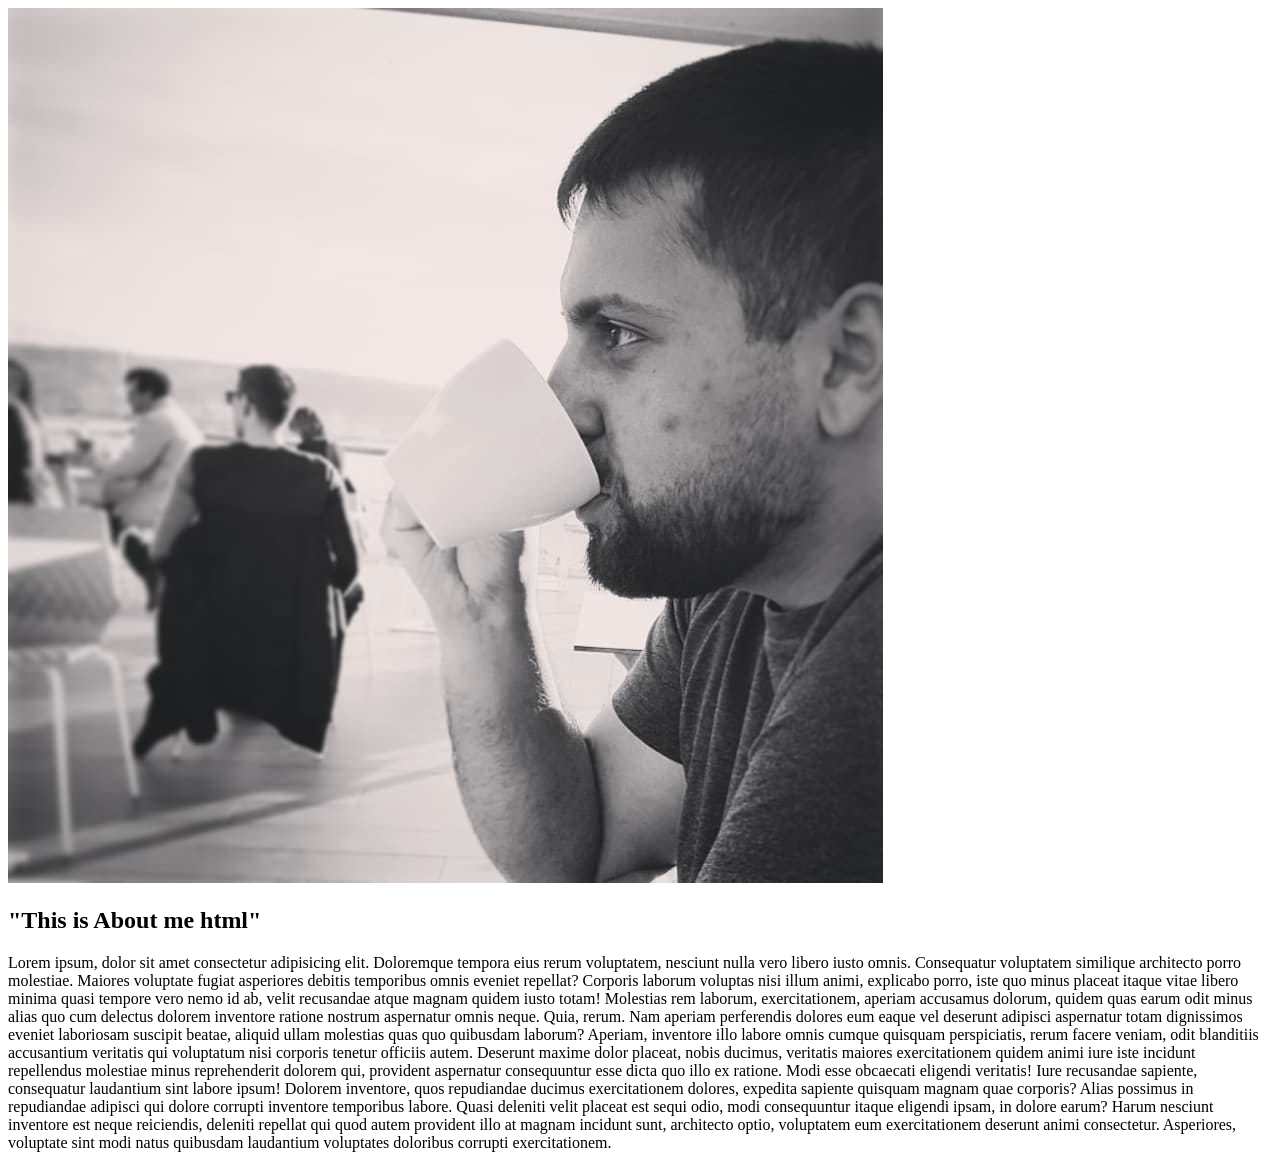
==== assets/cards/aboutMe.html @ fb5d0165 "played with responsivnes and add css to about me" ====
<!DOCTYPE html>
<html lang="en">
<head>
    <meta charset="UTF-8">
    <meta http-equiv="X-UA-Compatible" content="IE=edge">
    <meta name="viewport" content="width=p, initial-scale=1.0">
    <link rel="stylesheet" href="/assets/css/aboutMe/aboutMe.css">
    <title>Document</title>
</head>
<body>
    <div class="content-container">
        <img src="/assets/images/91996345_3696434753763714_8563202131434143744_n.jpg" alt="">
        <div class="info">
            <div class="header-container">
                <h2>"This is About me html"</h1>                
                </div>
                <p id="textSection">Lorem ipsum, dolor sit amet consectetur adipisicing elit. Doloremque tempora eius rerum voluptatem, nesciunt nulla vero libero iusto omnis. Consequatur voluptatem similique architecto porro molestiae. Maiores voluptate fugiat asperiores debitis temporibus omnis eveniet repellat? Corporis laborum voluptas nisi illum animi, explicabo porro, iste quo minus placeat itaque vitae libero minima quasi tempore vero nemo id ab, velit recusandae atque magnam quidem iusto totam! Molestias rem laborum, exercitationem, aperiam accusamus dolorum, quidem quas earum odit minus alias quo cum delectus dolorem inventore ratione nostrum aspernatur omnis neque. Quia, rerum. Nam aperiam perferendis dolores eum eaque vel deserunt adipisci aspernatur totam dignissimos eveniet laboriosam suscipit beatae, aliquid ullam molestias quas quo quibusdam laborum? Aperiam, inventore illo labore omnis cumque quisquam perspiciatis, rerum facere veniam, odit blanditiis accusantium veritatis qui voluptatum nisi corporis tenetur officiis autem. Deserunt maxime dolor placeat, nobis ducimus, veritatis maiores exercitationem quidem animi iure iste incidunt repellendus molestiae minus reprehenderit dolorem qui, provident aspernatur consequuntur esse dicta quo illo ex ratione. Modi esse obcaecati eligendi veritatis! Iure recusandae sapiente, consequatur laudantium sint labore ipsum! Dolorem inventore, quos repudiandae ducimus exercitationem dolores, expedita sapiente quisquam magnam quae corporis? Alias possimus in repudiandae adipisci qui dolore corrupti inventore temporibus labore. Quasi deleniti velit placeat est sequi odio, modi consequuntur itaque eligendi ipsam, in dolore earum? Harum nesciunt inventore est neque reiciendis, deleniti repellat qui quod autem provident illo at magnam incidunt sunt, architecto optio, voluptatem eum exercitationem deserunt animi consectetur. Asperiores, voluptate sint modi natus quibusdam laudantium voluptates doloribus corrupti exercitationem.</p>
            </div>
        </div>
        
</body>
</html>
---- assets/css/aboutMe/aboutMe.css ----
@media screen and (min-width: 776px) {
  .card-container {
    max-width: 90%;
    height: 100%;
    display: -webkit-box;
    display: -ms-flexbox;
    display: flex;
    -webkit-box-orient: vertical;
    -webkit-box-direction: normal;
        -ms-flex-direction: column;
            flex-direction: column;
    justify-items: flex-end;
    -webkit-box-align: center;
        -ms-flex-align: center;
            align-items: center;
  }
  .card-container .content-container {
    margin-right: 3em;
    display: -webkit-box;
    display: -ms-flexbox;
    display: flex;
    -webkit-box-orient: vertical;
    -webkit-box-direction: normal;
        -ms-flex-direction: column;
            flex-direction: column;
    width: 100%;
    height: -webkit-fit-content;
    height: -moz-fit-content;
    height: fit-content;
    -webkit-box-align: center;
        -ms-flex-align: center;
            align-items: center;
  }
  .card-container .content-container img {
    width: 200px;
    height: cover;
    border-radius: 50%;
    border: 4px black solid;
    margin-bottom: -6em;
    margin-right: 4em;
    z-index: 3;
    -ms-flex-item-align: end;
        align-self: flex-end;
  }
  .card-container .content-container .info {
    height: -webkit-fit-content;
    height: -moz-fit-content;
    height: fit-content;
    width: 90%;
    background-color: rgba(185, 235, 255, 0.278);
    -webkit-backdrop-filter: blur(2px);
            backdrop-filter: blur(2px);
    padding: 1.5em;
    border: 1px solid black;
    border-radius: 10px;
    -webkit-box-shadow: 10px 20px 15px rgba(0, 0, 0, 0.3);
            box-shadow: 10px 20px 15px rgba(0, 0, 0, 0.3);
  }
  .card-container .content-container .info .header-container {
    height: -webkit-fit-content;
    height: -moz-fit-content;
    height: fit-content;
    width: 100%;
    display: -webkit-box;
    display: -ms-flexbox;
    display: flex;
    -webkit-box-align: center;
        -ms-flex-align: center;
            align-items: center;
    -webkit-box-pack: center;
        -ms-flex-pack: center;
            justify-content: center;
    margin-bottom: 2em;
  }
  .card-container .content-container .info .header-container h2 {
    width: auto;
    height: -webkit-fit-content;
    height: -moz-fit-content;
    height: fit-content;
    font-size: 2em;
    margin-top: 1em;
    margin-bottom: 1em;
    margin-right: 2em;
    text-align: center;
  }
  .card-container .content-container .info p {
    width: 100%;
    height: -webkit-fit-content;
    height: -moz-fit-content;
    height: fit-content;
    text-align: justify;
    font-size: 1em;
  }
}

@media screen and (max-width: 775px) {
  .card-container {
    width: 100%;
    height: -webkit-fit-content;
    height: -moz-fit-content;
    height: fit-content;
    display: -webkit-box;
    display: -ms-flexbox;
    display: flex;
    -webkit-box-orient: vertical;
    -webkit-box-direction: normal;
        -ms-flex-direction: column;
            flex-direction: column;
    justify-items: center;
    -webkit-box-align: center;
        -ms-flex-align: center;
            align-items: center;
  }
  .card-container .content-container {
    width: 90%;
    margin-top: 2em;
    display: -webkit-box;
    display: -ms-flexbox;
    display: flex;
    -webkit-box-orient: vertical;
    -webkit-box-direction: normal;
        -ms-flex-direction: column;
            flex-direction: column;
    height: -webkit-fit-content;
    height: -moz-fit-content;
    height: fit-content;
    -webkit-box-align: center;
        -ms-flex-align: center;
            align-items: center;
  }
  .card-container .content-container img {
    width: 100px;
    height: cover;
    border-radius: 50%;
    border: 4px black solid;
    margin-bottom: -3.5em;
    z-index: 3;
    -ms-flex-item-align: center;
        -ms-grid-row-align: center;
        align-self: center;
  }
  .card-container .content-container .info {
    width: 90%;
    background-color: rgba(185, 235, 255, 0.278);
    -webkit-backdrop-filter: blur(2px);
            backdrop-filter: blur(2px);
    padding: 1em;
    border: 1px solid black;
    border-radius: 10px;
    -webkit-box-shadow: 10px 20px 15px rgba(0, 0, 0, 0.3);
            box-shadow: 10px 20px 15px rgba(0, 0, 0, 0.3);
    margin-bottom: 2em;
  }
  .card-container .content-container .info .header-container {
    height: -webkit-fit-content;
    height: -moz-fit-content;
    height: fit-content;
    margin-top: 4em;
    width: 100%;
    display: -webkit-box;
    display: -ms-flexbox;
    display: flex;
    -webkit-box-align: center;
        -ms-flex-align: center;
            align-items: center;
    -webkit-box-pack: center;
        -ms-flex-pack: center;
            justify-content: center;
    margin-bottom: 2em;
  }
  .card-container .content-container .info .header-container h2 {
    width: auto;
    height: -webkit-fit-content;
    height: -moz-fit-content;
    height: fit-content;
    font-size: 1em;
    margin-top: 1em;
    margin-bottom: 1em;
    margin-right: 2em;
    text-align: center;
  }
  .card-container .content-container .info p {
    width: 100%;
    height: -webkit-fit-content;
    height: -moz-fit-content;
    height: fit-content;
    text-align: justify;
    font-size: 1em;
  }
}
/*# sourceMappingURL=aboutMe.css.map */
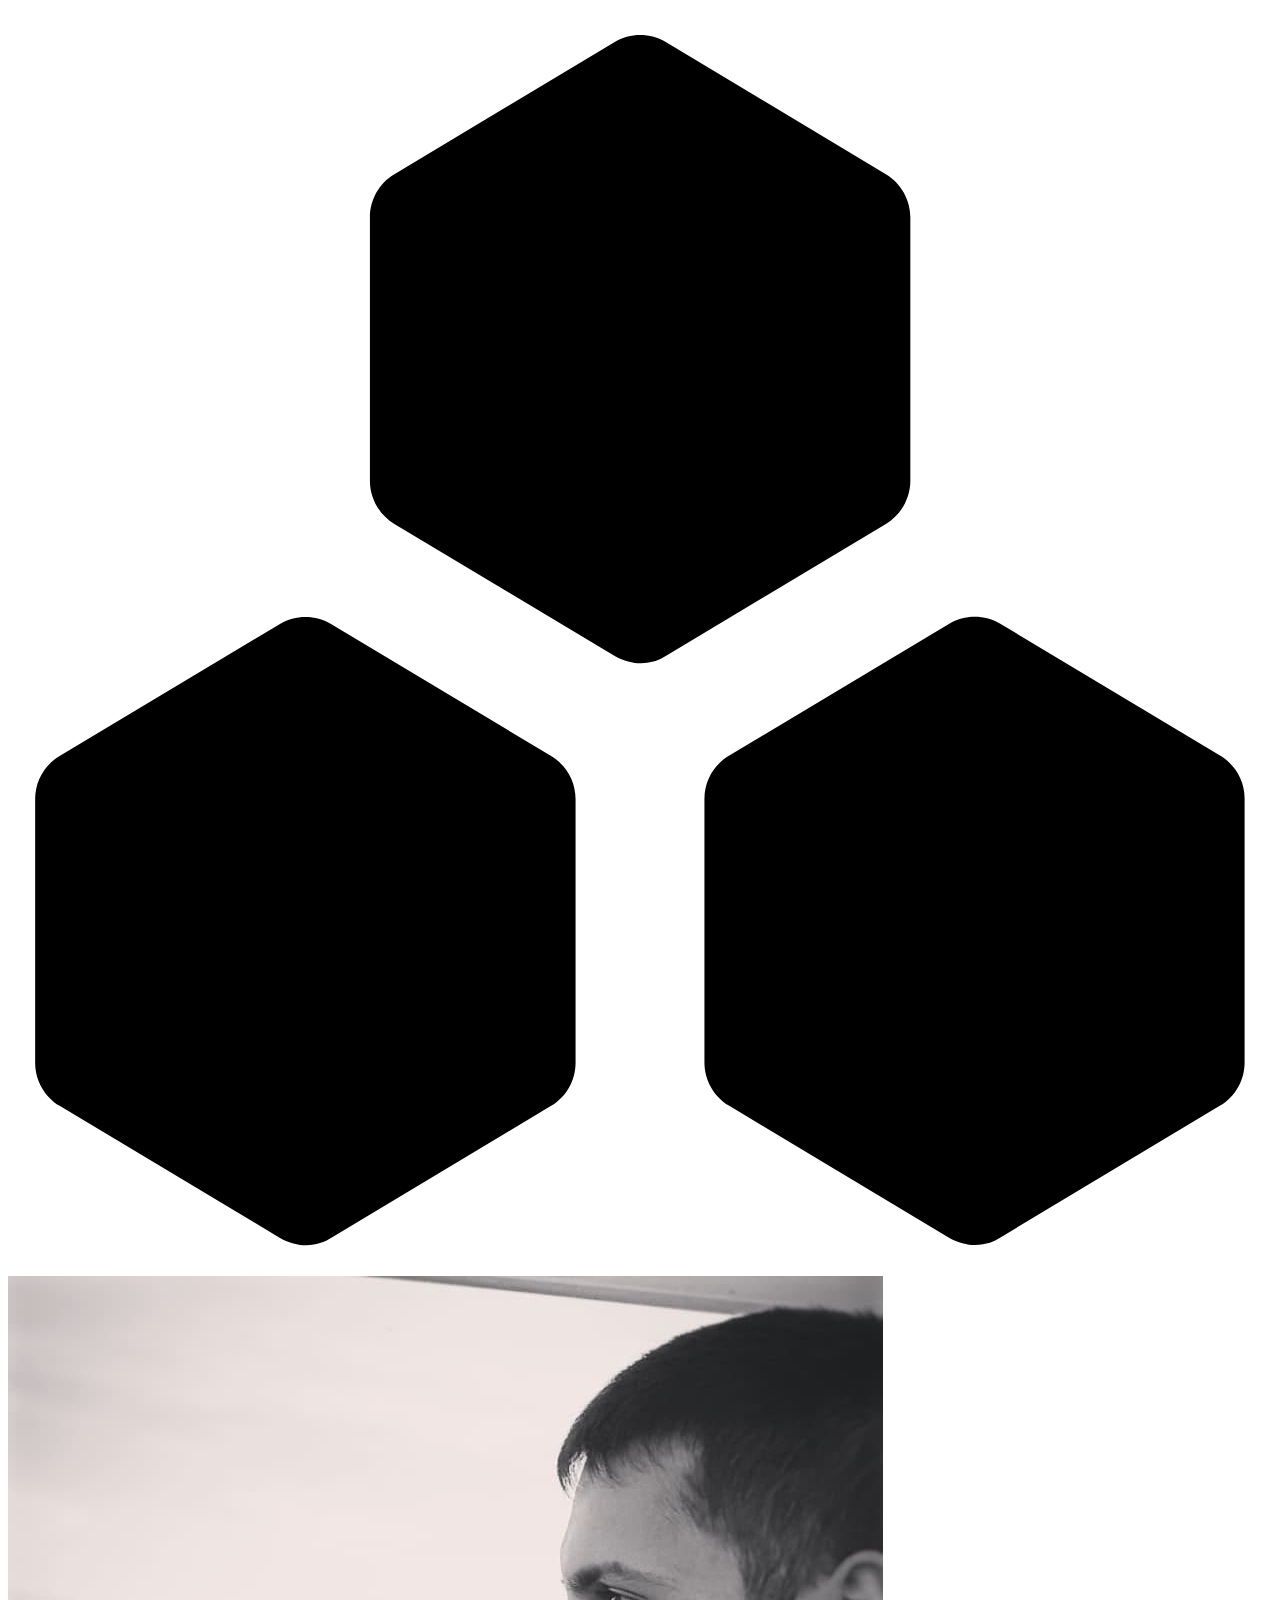
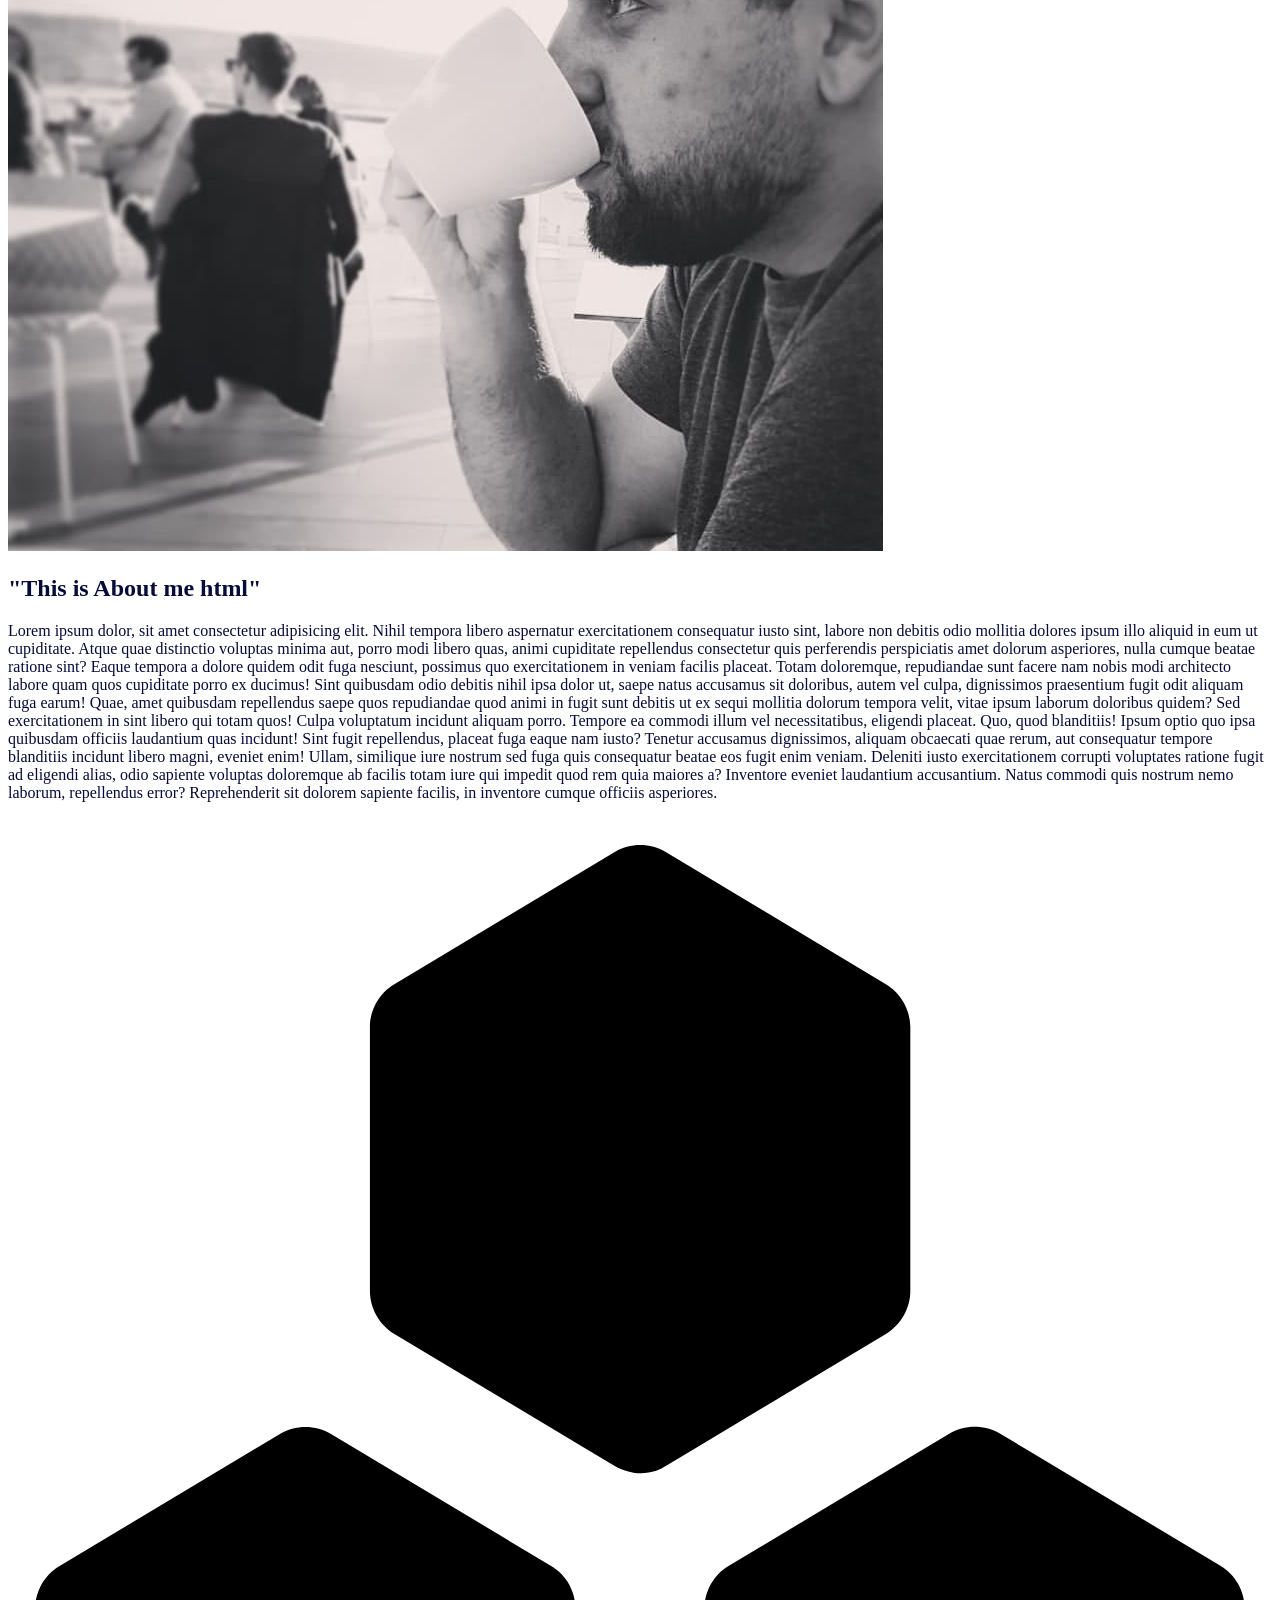
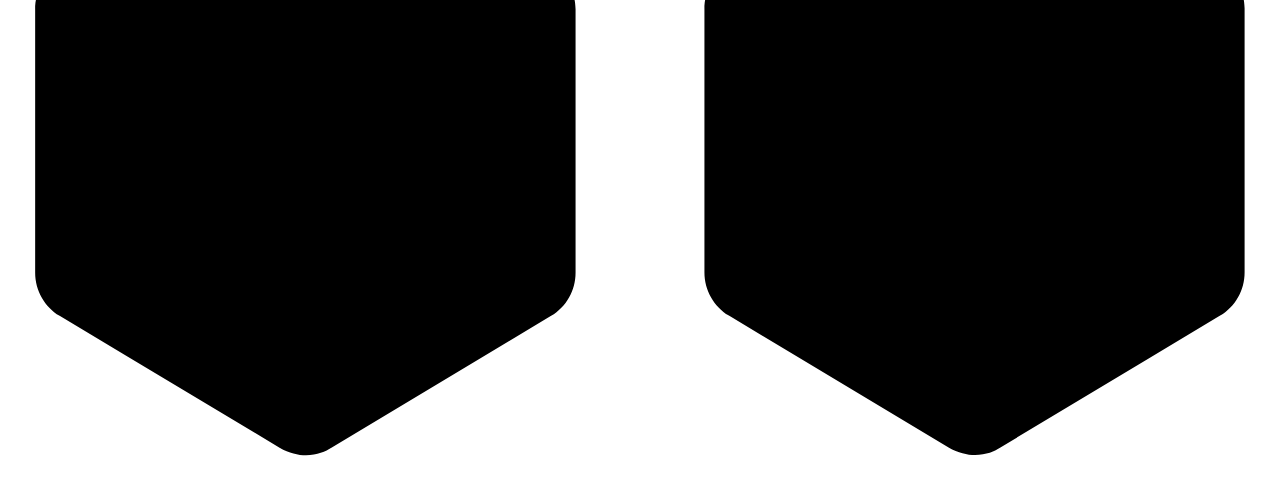
==== commit 68d158fd: "* Light/Dark mode implemented * Responsive design updated added some svg" ====
--- a/assets/cards/aboutMe.html
+++ b/assets/cards/aboutMe.html
@@ -7,16 +7,60 @@
     <link rel="stylesheet" href="/assets/css/aboutMe/aboutMe.css">
     <title>Document</title>
 </head>
-<body>
+<body></body>
     <div class="content-container">
+        <svg
+        class="hextop"
+        version="1.1"
+        xmlns="http://www.w3.org/2000/svg"
+        viewBox="0 0 512 512"
+        xmlns:xlink="http://www.w3.org/1999/xlink"
+        enable-background="new 0 0 512 512"
+        >
+        <g>
+        <g>
+            <path
+            d="m365.5,191.5v-106.7c0-7.2-3.8-13.8-9.9-17.5l-89-53.4c-6.5-3.9-14.5-3.9-21,0l-89.1,53.4c-6.2,3.7-9.9,10.3-9.9,17.5v106.7c0,7.2 3.8,13.8 9.9,17.5l89.1,53.4c9.4,5.4 17.2,2.5 21,0l89-53.4c6.1-3.7 9.9-10.3 9.9-17.5z"
+            />
+            <path
+            d="m220,303l-89-53.4c-6.5-3.9-14.5-3.9-21,0l-89.1,53.4c-6.2,3.7-9.9,10.3-9.9,17.5v106.7c0,7.2 3.8,13.8 9.9,17.5l89.1,53.4c9.4,5.4 17.2,2.5 21,0l89-53.4c6.2-3.7 9.9-10.3 9.9-17.5v-106.7c0-7.2-3.7-13.8-9.9-17.5z"
+            />
+            <path
+            d="m491.1,302.9l-89-53.4c-6.5-3.9-14.5-3.9-21,0l-89.1,53.4c-6.2,3.7-9.9,10.3-9.9,17.5v106.7c0,7.2 3.8,13.8 9.9,17.5l89,53.4c9.4,5.4 17.2,2.5 21,0l89-53.4c6.2-3.7 9.9-10.3 9.9-17.5v-106.7c0.1-7.2-3.7-13.8-9.8-17.5z"
+            />
+        </g>
+        </g>
+        </svg>
         <img src="/assets/images/91996345_3696434753763714_8563202131434143744_n.jpg" alt="">
         <div class="info">
             <div class="header-container">
                 <h2>"This is About me html"</h1>                
-                </div>
-                <p id="textSection">Lorem ipsum, dolor sit amet consectetur adipisicing elit. Doloremque tempora eius rerum voluptatem, nesciunt nulla vero libero iusto omnis. Consequatur voluptatem similique architecto porro molestiae. Maiores voluptate fugiat asperiores debitis temporibus omnis eveniet repellat? Corporis laborum voluptas nisi illum animi, explicabo porro, iste quo minus placeat itaque vitae libero minima quasi tempore vero nemo id ab, velit recusandae atque magnam quidem iusto totam! Molestias rem laborum, exercitationem, aperiam accusamus dolorum, quidem quas earum odit minus alias quo cum delectus dolorem inventore ratione nostrum aspernatur omnis neque. Quia, rerum. Nam aperiam perferendis dolores eum eaque vel deserunt adipisci aspernatur totam dignissimos eveniet laboriosam suscipit beatae, aliquid ullam molestias quas quo quibusdam laborum? Aperiam, inventore illo labore omnis cumque quisquam perspiciatis, rerum facere veniam, odit blanditiis accusantium veritatis qui voluptatum nisi corporis tenetur officiis autem. Deserunt maxime dolor placeat, nobis ducimus, veritatis maiores exercitationem quidem animi iure iste incidunt repellendus molestiae minus reprehenderit dolorem qui, provident aspernatur consequuntur esse dicta quo illo ex ratione. Modi esse obcaecati eligendi veritatis! Iure recusandae sapiente, consequatur laudantium sint labore ipsum! Dolorem inventore, quos repudiandae ducimus exercitationem dolores, expedita sapiente quisquam magnam quae corporis? Alias possimus in repudiandae adipisci qui dolore corrupti inventore temporibus labore. Quasi deleniti velit placeat est sequi odio, modi consequuntur itaque eligendi ipsam, in dolore earum? Harum nesciunt inventore est neque reiciendis, deleniti repellat qui quod autem provident illo at magnam incidunt sunt, architecto optio, voluptatem eum exercitationem deserunt animi consectetur. Asperiores, voluptate sint modi natus quibusdam laudantium voluptates doloribus corrupti exercitationem.</p>
             </div>
+            <p id="textSection">Lorem ipsum dolor, sit amet consectetur adipisicing elit. Nihil tempora libero aspernatur exercitationem consequatur iusto sint, labore non debitis odio mollitia dolores ipsum illo aliquid in eum ut cupiditate. Atque quae distinctio voluptas minima aut, porro modi libero quas, animi cupiditate repellendus consectetur quis perferendis perspiciatis amet dolorum asperiores, nulla cumque beatae ratione sint? Eaque tempora a dolore quidem odit fuga nesciunt, possimus quo exercitationem in veniam facilis placeat. Totam doloremque, repudiandae sunt facere nam nobis modi architecto labore quam quos cupiditate porro ex ducimus! Sint quibusdam odio debitis nihil ipsa dolor ut, saepe natus accusamus sit doloribus, autem vel culpa, dignissimos praesentium fugit odit aliquam fuga earum! Quae, amet quibusdam repellendus saepe quos repudiandae quod animi in fugit sunt debitis ut ex sequi mollitia dolorum tempora velit, vitae ipsum laborum doloribus quidem? Sed exercitationem in sint libero qui totam quos! Culpa voluptatum incidunt aliquam porro. Tempore ea commodi illum vel necessitatibus, eligendi placeat. Quo, quod blanditiis! Ipsum optio quo ipsa quibusdam officiis laudantium quas incidunt! Sint fugit repellendus, placeat fuga eaque nam iusto? Tenetur accusamus dignissimos, aliquam obcaecati quae rerum, aut consequatur tempore blanditiis incidunt libero magni, eveniet enim! Ullam, similique iure nostrum sed fuga quis consequatur beatae eos fugit enim veniam. Deleniti iusto exercitationem corrupti voluptates ratione fugit ad eligendi alias, odio sapiente voluptas doloremque ab facilis totam iure qui impedit quod rem quia maiores a? Inventore eveniet laudantium accusantium. Natus commodi quis nostrum nemo laborum, repellendus error? Reprehenderit sit dolorem sapiente facilis, in inventore cumque officiis asperiores.</p>
         </div>
+        <svg
+            class="hexbottom"
+            version="1.1"
+            xmlns="http://www.w3.org/2000/svg"
+            viewBox="0 0 512 512"
+            xmlns:xlink="http://www.w3.org/1999/xlink"
+            enable-background="new 0 0 512 512"
+            >
+            <g>
+            <g>
+                <path
+                d="m365.5,191.5v-106.7c0-7.2-3.8-13.8-9.9-17.5l-89-53.4c-6.5-3.9-14.5-3.9-21,0l-89.1,53.4c-6.2,3.7-9.9,10.3-9.9,17.5v106.7c0,7.2 3.8,13.8 9.9,17.5l89.1,53.4c9.4,5.4 17.2,2.5 21,0l89-53.4c6.1-3.7 9.9-10.3 9.9-17.5z"
+                />
+                <path
+                d="m220,303l-89-53.4c-6.5-3.9-14.5-3.9-21,0l-89.1,53.4c-6.2,3.7-9.9,10.3-9.9,17.5v106.7c0,7.2 3.8,13.8 9.9,17.5l89.1,53.4c9.4,5.4 17.2,2.5 21,0l89-53.4c6.2-3.7 9.9-10.3 9.9-17.5v-106.7c0-7.2-3.7-13.8-9.9-17.5z"
+                />
+                <path
+                d="m491.1,302.9l-89-53.4c-6.5-3.9-14.5-3.9-21,0l-89.1,53.4c-6.2,3.7-9.9,10.3-9.9,17.5v106.7c0,7.2 3.8,13.8 9.9,17.5l89,53.4c9.4,5.4 17.2,2.5 21,0l89-53.4c6.2-3.7 9.9-10.3 9.9-17.5v-106.7c0.1-7.2-3.7-13.8-9.8-17.5z"
+                />
+            </g>
+            </g>
+            </svg>
+    </div>
         
 </body>
 </html>
--- a/assets/css/aboutMe/aboutMe.css
+++ b/assets/css/aboutMe/aboutMe.css
@@ -1,6 +1,34 @@
-@media screen and (min-width: 776px) {
+:root {
+  --mainColor: #299FC8;
+  --secondaryColor: #ffffff;
+  --thirdColor: #060b38;
+}
+
+* {
+  color: var(--thirdColor);
+}
+
+@-webkit-keyframes apear {
+  from {
+    opacity: 0;
+  }
+  to {
+    opacity: 1;
+  }
+}
+
+@keyframes apear {
+  from {
+    opacity: 0;
+  }
+  to {
+    opacity: 1;
+  }
+}
+
+@media screen and (min-width: 1024px) {
   .card-container {
-    max-width: 90%;
+    max-width: 85%;
     height: 100%;
     display: -webkit-box;
     display: -ms-flexbox;
@@ -13,6 +41,9 @@
     -webkit-box-align: center;
         -ms-flex-align: center;
             align-items: center;
+    -webkit-animation: apear 2.5s;
+            animation: apear 2.5s;
+    margin-top: 2em;
   }
   .card-container .content-container {
     margin-right: 3em;
@@ -30,17 +61,166 @@
     -webkit-box-align: center;
         -ms-flex-align: center;
             align-items: center;
+    -webkit-box-pack: end;
+        -ms-flex-pack: end;
+            justify-content: flex-end;
+  }
+  .card-container .content-container .hextop {
+    display: block;
+    -ms-flex-item-align: start;
+        align-self: flex-start;
+    width: 10em;
+    margin-bottom: -11em;
+    margin-left: 5em;
+    fill: var(--mainColor);
+    stroke-width: 4px;
+    stroke: var(--thirdColor);
+    -webkit-transform: rotate(31deg);
+            transform: rotate(31deg);
+    z-index: 10;
+    -webkit-filter: drop-shadow(10px 10px 15px rgba(0, 0, 0, 0.5));
+            filter: drop-shadow(10px 10px 15px rgba(0, 0, 0, 0.5));
+  }
+  .card-container .content-container .hexbottom {
+    display: block;
+    -ms-flex-item-align: end;
+        align-self: flex-end;
+    width: 10em;
+    margin-top: -5em;
+    margin-right: 3em;
+    fill: var(--mainColor);
+    stroke-width: 4px;
+    stroke: var(--thirdColor);
+    -webkit-transform: rotate(71deg);
+            transform: rotate(71deg);
+    z-index: 10;
+    -webkit-filter: drop-shadow(10px 10px 15px rgba(0, 0, 0, 0.5));
+            filter: drop-shadow(10px 10px 15px rgba(0, 0, 0, 0.5));
   }
   .card-container .content-container img {
-    width: 200px;
+    width: 150px;
+    height: cover;
+    border-radius: 50%;
+    border: 4px var(--thirdColor) solid;
+    -webkit-box-shadow: 10px 20px 15px rgba(0, 0, 0, 0.3);
+            box-shadow: 10px 20px 15px rgba(0, 0, 0, 0.3);
+    margin-bottom: -5em;
+    margin-right: 8em;
+    -ms-flex-item-align: end;
+        align-self: flex-end;
+    z-index: 10;
+  }
+  .card-container .content-container .info {
+    height: -webkit-fit-content;
+    height: -moz-fit-content;
+    height: fit-content;
+    width: 90%;
+    display: -webkit-box;
+    display: -ms-flexbox;
+    display: flex;
+    -webkit-box-orient: vertical;
+    -webkit-box-direction: normal;
+        -ms-flex-direction: column;
+            flex-direction: column;
+    background-color: rgba(185, 235, 255, 0.278);
+    -webkit-backdrop-filter: blur(4px);
+            backdrop-filter: blur(4px);
+    padding: 1.5em;
+    border: 1px solid var(--thirdColor);
+    border-radius: 10px;
+    -webkit-box-shadow: 10px 20px 15px rgba(0, 0, 0, 0.3);
+            box-shadow: 10px 20px 15px rgba(0, 0, 0, 0.3);
+    z-index: 9;
+  }
+  .card-container .content-container .info .header-container {
+    height: -webkit-fit-content;
+    height: -moz-fit-content;
+    height: fit-content;
+    width: 100%;
+    display: -webkit-box;
+    display: -ms-flexbox;
+    display: flex;
+    -webkit-box-align: center;
+        -ms-flex-align: center;
+            align-items: center;
+    -webkit-box-pack: center;
+        -ms-flex-pack: center;
+            justify-content: center;
+    margin-bottom: 1em;
+  }
+  .card-container .content-container .info .header-container h2 {
+    width: auto;
+    height: -webkit-fit-content;
+    height: -moz-fit-content;
+    height: fit-content;
+    font-size: 2em;
+    margin-top: 1em;
+    margin-bottom: 0em;
+    text-align: center;
+  }
+  .card-container .content-container .info p {
+    width: 100%;
+    height: -webkit-fit-content;
+    height: -moz-fit-content;
+    height: fit-content;
+    text-align: justify;
+    font-size: 1em;
+    margin-bottom: 2em;
+  }
+}
+
+@media screen and (min-width: 768px) and (max-width: 1023px) {
+  .card-container {
+    max-width: 85%;
+    height: 100%;
+    display: -webkit-box;
+    display: -ms-flexbox;
+    display: flex;
+    -webkit-box-orient: vertical;
+    -webkit-box-direction: normal;
+        -ms-flex-direction: column;
+            flex-direction: column;
+    justify-items: flex-end;
+    -webkit-box-align: center;
+        -ms-flex-align: center;
+            align-items: center;
+    -webkit-animation: apear 2.5s;
+            animation: apear 2.5s;
+  }
+  .card-container .content-container {
+    margin-top: 2em;
+    margin-right: 3em;
+    display: -webkit-box;
+    display: -ms-flexbox;
+    display: flex;
+    -webkit-box-orient: vertical;
+    -webkit-box-direction: normal;
+        -ms-flex-direction: column;
+            flex-direction: column;
+    width: 100%;
+    height: -webkit-fit-content;
+    height: -moz-fit-content;
+    height: fit-content;
+    -webkit-box-align: center;
+        -ms-flex-align: center;
+            align-items: center;
+  }
+  .card-container .content-container .hextop {
+    display: none;
+  }
+  .card-container .content-container .hexbottom {
+    display: none;
+  }
+  .card-container .content-container img {
+    width: 100px;
     height: cover;
     border-radius: 50%;
     border: 4px black solid;
-    margin-bottom: -6em;
+    margin-bottom: -3.5em;
     margin-right: 4em;
-    z-index: 3;
     -ms-flex-item-align: end;
         align-self: flex-end;
+    z-index: 1;
   }
   .card-container .content-container .info {
     height: -webkit-fit-content;
@@ -93,7 +273,7 @@
   }
 }
 
-@media screen and (max-width: 775px) {
+@media screen and (max-width: 767px) {
   .card-container {
     width: 100%;
     height: -webkit-fit-content;
@@ -110,6 +290,9 @@
     -webkit-box-align: center;
         -ms-flex-align: center;
             align-items: center;
+    -webkit-animation: apear 2.5s;
+            animation: apear 2.5s;
+    margin-right: 4em;
   }
   .card-container .content-container {
     width: 90%;
@@ -139,8 +322,17 @@
         -ms-grid-row-align: center;
         align-self: center;
   }
+  .card-container .content-container .hextop {
+    display: none;
+  }
+  .card-container .content-container .hexbottom {
+    display: none;
+  }
   .card-container .content-container .info {
-    width: 90%;
+    height: -webkit-fit-content;
+    height: -moz-fit-content;
+    height: fit-content;
+    width: 86%;
     background-color: rgba(185, 235, 255, 0.278);
     -webkit-backdrop-filter: blur(2px);
             backdrop-filter: blur(2px);
